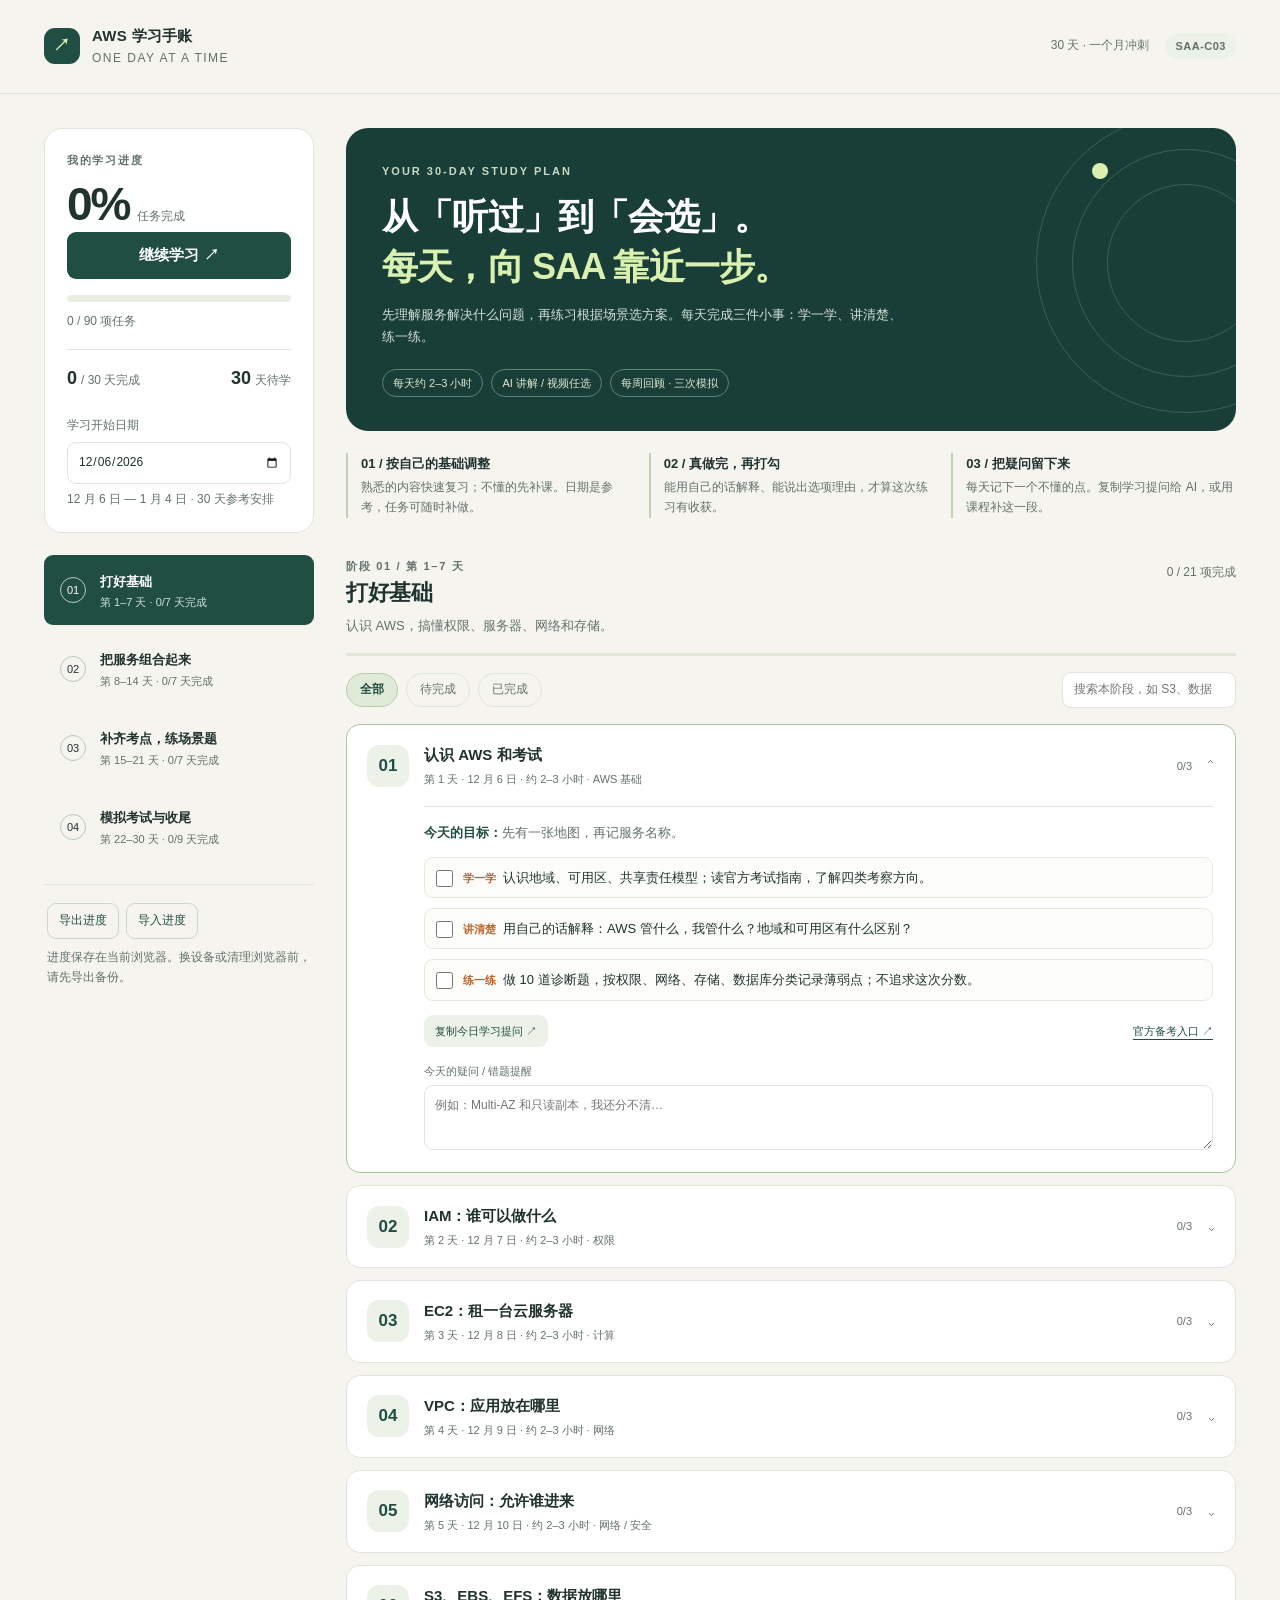
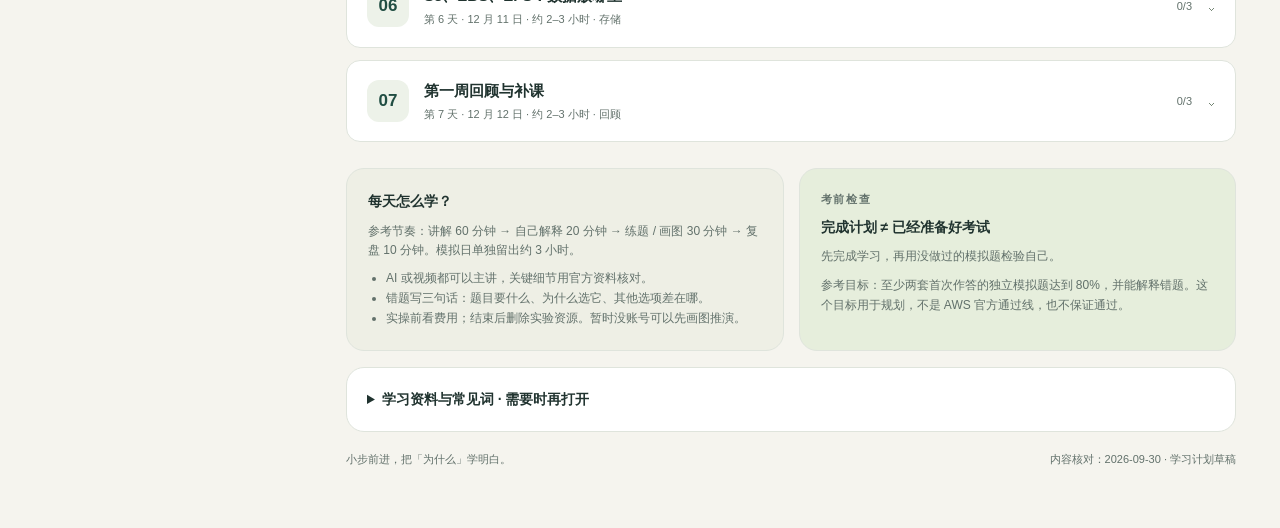
==== index.html @ c2de9447 "Add interactive 30-day AWS SAA study plan" ====
<!doctype html>
<html lang="zh-CN">
<head>
<meta charset="utf-8">
<meta name="viewport" content="width=device-width, initial-scale=1">
<meta name="theme-color" content="#193e37">
<title>AWS SAA · 30 天学习计划</title>
<style>
:root{--paper:#f5f4ee;--white:#fff;--ink:#20332f;--muted:#62716b;--green:#214e43;--lime:#d9f0b0;--line:#dfe4dc;--orange:#bd6129;--soft:#edf2e9;--radius:18px}
*{box-sizing:border-box}body{margin:0;background:var(--paper);color:var(--ink);font-family:-apple-system,BlinkMacSystemFont,"Segoe UI","PingFang SC","Microsoft YaHei",sans-serif;font-size:15px;line-height:1.65}button,input,select,textarea{font:inherit}button,a,input,select,textarea,summary{-webkit-tap-highlight-color:transparent}button{cursor:pointer}a{color:var(--green);text-underline-offset:4px}button:focus-visible,a:focus-visible,summary:focus-visible,input:focus-visible,select:focus-visible,textarea:focus-visible{outline:3px solid #88a968;outline-offset:4px}button{border:0}button:disabled{cursor:default;opacity:.65}h1,h2,h3,p{margin:0}button,input,select,textarea{border-radius:9px}header{max-width:1440px;margin:auto;padding:24px 44px;display:flex;align-items:center;justify-content:space-between;gap:20px;border-bottom:1px solid var(--line)}.brand{display:flex;align-items:center;gap:12px;font-weight:750;letter-spacing:.3px}.brand-icon{display:grid;place-items:center;width:36px;height:36px;border-radius:11px;background:var(--green);color:var(--lime);font-size:17px}.brand small{font-size:12px;color:var(--muted);font-weight:500;display:block;letter-spacing:1.5px}.header-meta{font-size:12px;color:var(--muted);display:flex;gap:16px;align-items:center}.pill{display:inline-flex;align-items:center;gap:6px;font-size:11px;font-weight:650;letter-spacing:.5px;padding:4px 10px;background:var(--soft);border-radius:100px}.layout{max-width:1440px;margin:auto;padding:34px 44px 60px;display:grid;grid-template-columns:270px minmax(0,1fr);gap:32px}.sidebar{align-self:start;position:sticky;top:24px}.side-card{background:var(--white);border:1px solid var(--line);border-radius:var(--radius);padding:22px}.eyebrow{font-size:11px;letter-spacing:1.7px;color:var(--muted);font-weight:700}.progress-number{display:flex;align-items:baseline;gap:8px;margin-top:8px}.progress-number strong{font-size:46px;line-height:1.2;letter-spacing:-2px}.progress-number span{color:var(--muted);font-size:12px}.track{height:7px;border-radius:100px;background:#e8eee4;overflow:hidden;margin:16px 0 10px}.track span{display:block;background:var(--green);height:100%;transition:width .2s}.small{font-size:12px;color:var(--muted)}.stats{display:flex;justify-content:space-between;margin:18px 0 22px;padding-top:14px;border-top:1px solid var(--line);font-size:12px;color:var(--muted)}.stats strong{color:var(--ink);font-size:18px;padding-right:4px}.primary{background:var(--green);color:white;padding:11px 18px;font-weight:600}.full{width:100%}.date-setting{display:block;margin-top:22px;font-size:12px;color:var(--muted)}.date-setting input{width:100%;background:white;border:1px solid var(--line);padding:9px 10px;margin:6px 0;color:var(--ink)}.week-nav{display:grid;gap:8px;margin:22px 0}.week-nav button{text-align:left;padding:13px 15px;background:transparent;border:1px solid transparent;color:var(--ink);display:grid;grid-template-columns:28px 1fr;gap:12px;align-items:center}.week-nav button:hover{background:#e8eee3}.week-nav button.active{background:var(--green);color:white}.week-nav button.active .small{color:#d0e0d5}.week-num{font-size:11px;border:1px solid #bac8bc;border-radius:50%;height:26px;width:26px;display:grid;place-items:center}.week-nav strong{font-size:13px;font-weight:650}.week-nav .small{display:block;font-size:11px}.utility{border-top:1px solid var(--line);padding:18px 3px 0}.utility-actions{display:flex;flex-wrap:wrap;gap:7px;margin-bottom:9px}.ghost{color:var(--green);border:1px solid #ccd7c9;background:transparent;padding:7px 11px;font-size:12px}.ghost:hover{background:var(--soft)}.hero{position:relative;overflow:hidden;background:#193e37;color:white;border-radius:22px;padding:34px 36px;min-height:240px}.hero .eyebrow{color:#c7d8c3;letter-spacing:2px}.hero h1{font-size:36px;line-height:1.4;letter-spacing:-.8px;position:relative;margin:12px 0}.hero h1 em{font-style:normal;color:var(--lime)}.hero p{max-width:530px;color:#d1e0d7;font-size:13px;position:relative}.hero-tags{display:flex;flex-wrap:wrap;gap:8px;margin-top:22px;position:relative}.hero-tags span{font-size:11px;padding:4px 10px;border:1px solid #628171;border-radius:100px;color:#dbe9d6}.orbit{position:absolute;width:300px;height:300px;border:1px solid #3c6051;border-radius:50%;right:-100px;top:-15px}.orbit:before,.orbit:after{content:"";position:absolute;border:1px solid #3c6051;border-radius:50%;inset:35px}.orbit:after{inset:70px}.orbit-dot{position:absolute;width:16px;height:16px;border-radius:50%;background:var(--lime);right:128px;top:35px}.intro{display:grid;grid-template-columns:1fr 1fr 1fr;gap:18px;padding:22px 0 26px}.intro-item{padding-left:13px;border-left:2px solid #bfd1b3}.intro strong{display:block;font-size:13px}.intro p{font-size:12px;color:var(--muted);margin-top:3px}.section-heading{display:flex;justify-content:space-between;gap:18px;align-items:flex-start;margin:13px 0 17px}.section-heading h2{font-size:22px;letter-spacing:-.4px}.section-heading p{font-size:13px;color:var(--muted);margin-top:4px}.section-count{white-space:nowrap;padding-top:6px;font-size:12px;color:var(--muted)}.week-meter{height:3px;background:#dfe7da;border-radius:5px;margin-top:12px}.week-meter span{display:block;background:#6d9164;height:100%;transition:width .2s}.filters{display:flex;gap:8px;margin:16px 0;align-items:center;flex-wrap:wrap}.filter{font-size:12px;background:transparent;border:1px solid var(--line);color:var(--muted);padding:6px 13px;border-radius:100px}.filter[aria-pressed=true]{background:#e0ead8;border-color:#b6cda8;color:var(--green);font-weight:600}.search{margin-left:auto;max-width:225px;min-width:120px;border:1px solid var(--line);padding:7px 11px;background:white;font-size:12px;color:var(--ink)}.days{display:grid;gap:12px}.day{background:white;border:1px solid var(--line);border-radius:14px;overflow:hidden;scroll-margin-top:24px}.day[open]{border-color:#abc4a5}.day.complete{background:#fcfdf9}.day summary{list-style:none;display:flex;gap:15px;align-items:center;cursor:pointer;padding:18px 20px}.day summary::-webkit-details-marker{display:none}.day-marker{flex-shrink:0;width:42px;height:42px;border-radius:12px;display:grid;place-items:center;background:var(--soft);color:var(--green);font-size:17px;font-weight:650}.day.complete .day-marker{background:var(--green);color:var(--lime)}.day-main{flex:1;min-width:0}.day-title{font-size:15px;font-weight:650}.day-meta{font-size:11px;color:var(--muted);margin-top:2px}.day-right{display:flex;align-items:center;gap:15px;font-size:11px;color:var(--muted);white-space:nowrap}.arrow{font-size:16px;color:#758675;display:block;transition:transform .2s}.day[open] .arrow{transform:rotate(180deg)}.day-body{padding:0 22px 22px 77px}.goal{font-size:13px;color:var(--muted);border-top:1px solid var(--line);padding-top:15px;margin-bottom:13px}.goal strong{color:var(--green)}.tasks{display:grid;gap:10px}.task{display:flex;align-items:flex-start;gap:10px;font-size:13px;padding:9px 11px;border:1px solid #e5eadf;border-radius:9px;cursor:pointer;background:#fcfdf9}.task:hover{background:#f1f6e9}.task input{width:17px;height:17px;accent-color:var(--green);margin:3px 0 0;flex-shrink:0;cursor:pointer}.task input:checked+span{color:#6c7d67;text-decoration:line-through;text-decoration-color:#a6b69e}.task b{font-size:11px;display:inline-block;color:var(--orange);margin-right:7px;font-weight:650}.tools{display:flex;align-items:center;justify-content:space-between;gap:8px;flex-wrap:wrap;margin-top:14px}.tools a{font-size:11px}.copy{font-size:11px;padding:7px 11px;background:#edf2e9;color:var(--green)}.notes-label{font-size:11px;color:var(--muted);display:block;margin-top:15px}.note{width:100%;border:1px solid var(--line);padding:10px;resize:vertical;min-height:65px;background:#fff;font-size:12px;display:block;margin-top:5px;color:var(--ink)}.mock{padding:12px 14px;border-radius:10px;background:#f4f2e6;margin-top:14px;font-size:12px}.mock input[type=number]{width:66px;border:1px solid #d2d4c7;background:white;padding:4px 7px;color:var(--ink);margin:0 4px}.fresh{display:block;margin-top:8px}.fresh input{accent-color:var(--green);vertical-align:middle}.score-result{margin-left:10px;font-size:11px;color:var(--muted)}.empty{padding:35px;text-align:center;border:1px dashed var(--line);border-radius:14px;font-size:13px;color:var(--muted)}.bottom-grid{display:grid;grid-template-columns:1fr 1fr;gap:15px;margin:26px 0 16px}.guide-card{border:1px solid var(--line);background:#eeefe5;border-radius:var(--radius);padding:21px}.guide-card h3{font-size:14px;margin-bottom:8px}.guide-card p,.guide-card li{font-size:12px;color:var(--muted)}.guide-card ul{margin:8px 0 0;padding-left:18px}.readiness{background:#e6eedc}.readiness strong{font-size:13px;color:var(--green)}.resource-box{border:1px solid var(--line);border-radius:var(--radius);background:white;padding:20px}.resource-box summary{cursor:pointer;font-size:14px;font-weight:650}.resource-links{display:grid;grid-template-columns:1fr 1fr;gap:12px;margin:15px 0}.resource-links a{font-size:12px}.resource-box p{font-size:12px;color:var(--muted)}.glossary{display:grid;grid-template-columns:1fr 1fr;gap:10px;margin:16px 0}.glossary div{background:var(--soft);padding:11px;border-radius:9px;font-size:12px}.glossary strong{display:block;color:var(--green)}footer{font-size:11px;color:var(--muted);padding-top:18px;display:flex;justify-content:space-between;gap:14px}.toast{position:fixed;bottom:24px;left:50%;transform:translateX(-50%);background:var(--green);color:white;border-radius:12px;padding:12px 20px;box-shadow:0 6px 30px #0002;z-index:20;max-width:90vw;font-size:13px}.storage-warning{background:#fff0df;border:1px solid #e3bd96;padding:13px 16px;border-radius:12px;font-size:13px;margin-bottom:15px;color:#7a421b}.hidden,[hidden]{display:none!important}.skip{position:fixed;top:-100px;left:20px;background:white;padding:12px;z-index:30}.skip:focus{top:10px}dialog{border:1px solid var(--line);border-radius:18px;max-width:560px;width:calc(100% - 36px);padding:26px;color:var(--ink);background:var(--paper)}dialog::backdrop{background:#102b2666}dialog h2{font-size:19px;margin-bottom:10px}dialog p{font-size:13px;color:var(--muted)}dialog textarea{width:100%;min-height:200px;margin:15px 0;border:1px solid var(--line);padding:12px;background:white;font-size:13px;color:var(--ink)}.dialog-actions{display:flex;justify-content:flex-end;gap:8px}.field-label{font-size:12px;color:var(--muted)}
@media(min-width:1300px){.hero h1{font-size:40px}}
@media(max-width:1000px){header{padding:20px 26px}.layout{padding:26px;grid-template-columns:230px minmax(0,1fr);gap:23px}.hero{padding:27px}.hero h1{font-size:29px}.intro{gap:10px}.day-body{padding-left:22px}.day-title{font-size:14px}}
@media(max-width:740px){header{padding:16px 20px}.header-meta .version-date{display:none}.layout{display:block;padding:20px}.sidebar{position:static}.side-card{padding:18px}.side-top{display:flex;align-items:center;justify-content:space-between;gap:15px}.progress-number strong{font-size:34px}.progress-number{margin:2px 0}.side-card .track{margin:10px 0 6px}.stats{margin:8px 0 0;padding-top:8px}.side-card .primary{width:auto;white-space:nowrap;font-size:12px;padding:10px 12px}.date-setting{margin-top:12px}.date-setting input{width:auto;margin-left:9px;padding:5px 8px}.week-nav{grid-template-columns:1fr 1fr;gap:6px;margin:14px 0}.week-nav button{padding:9px;gap:7px;background:#eaf0e3}.week-nav .small{font-size:10px}.utility{padding:8px 0 16px;border-top:0}.utility-actions{margin-bottom:5px}.hero{padding:25px;min-height:220px}.hero h1{font-size:28px}.hero p{font-size:12px}.orbit{right:-160px}.orbit-dot{right:64px}.intro{grid-template-columns:1fr;padding:18px 0;gap:12px}.section-heading h2{font-size:20px}.day summary{padding:14px;gap:10px}.day-marker{width:36px;height:36px;font-size:15px;border-radius:10px}.day-right{gap:8px}.day-body{padding:0 14px 16px}.goal,.task{font-size:12px}.search{flex:1;max-width:none;width:100%;margin-left:0;flex-basis:100%}.bottom-grid{grid-template-columns:1fr}.resource-links,.glossary{grid-template-columns:1fr}footer{display:block}footer span{display:block;margin-top:4px}.section-count{font-size:11px}}
@media(prefers-reduced-motion:reduce){*{transition:none!important;scroll-behavior:auto!important}}
@media print{body{background:white;font-size:12px}.sidebar,header,.hero,.intro,.filters,.tools,.utility,.toast,dialog,.skip,footer{display:none!important}.layout{display:block;padding:0}.day{break-inside:avoid;margin-bottom:10px}.day-body{display:block!important;padding-left:20px}.day summary{padding:10px}.day-right .arrow{display:none}.bottom-grid{display:block}.guide-card{margin-top:12px}.note{min-height:45px}.resource-box{margin-top:15px}}
</style>
</head>
<body>
<a class="skip" href="#plan">跳到学习任务</a>
<header>
 <div class="brand"><span class="brand-icon" aria-hidden="true">↗</span><div>AWS 学习手账<small>ONE DAY AT A TIME</small></div></div>
 <div class="header-meta"><span class="version-date">30 天 · 一个月冲刺</span><span class="pill">SAA-C03</span></div>
</header>
<div class="layout">
 <aside class="sidebar" aria-label="学习进度与周计划">
  <div class="side-card">
   <div class="side-top"><div><div class="eyebrow">我的学习进度</div><div class="progress-number"><strong id="total-percent">0%</strong><span>任务完成</span></div></div><button class="primary full" id="continue">继续学习 ↗</button></div>
   <div class="track" role="progressbar" aria-label="全部任务完成度" aria-valuemin="0" aria-valuemax="100" aria-valuenow="0" id="overall-track"><span style="width:0%"></span></div>
   <div class="small" id="total-tasks">0 / 90 项任务</div>
   <div class="stats"><span><strong id="completed-days">0</strong>/ 30 天完成</span><span><strong id="remaining-days">30</strong>天待学</span></div>
   <label class="date-setting">学习开始日期<input type="date" id="start-date" min="2020-01-01" max="2100-12-01"></label>
   <p class="small" id="date-range"></p>
  </div>
  <nav class="week-nav" aria-label="选择学习阶段" id="week-nav"></nav>
  <div class="utility">
   <div class="utility-actions"><button class="ghost" id="export">导出进度</button><button class="ghost" id="import">导入进度</button></div>
   <p class="small" id="save-status" role="status">进度保存在当前浏览器。换设备或清理浏览器前，请先导出备份。</p>
   <input hidden type="file" id="import-file" accept="application/json,.json">
  </div>
 </aside>
 <main id="plan">
  <div class="storage-warning" id="storage-warning" role="alert" hidden>浏览器无法保存进度。当前仍可打勾，请及时导出备份，关闭页面前确认已导出。</div>
  <section class="hero" aria-label="学习计划简介">
   <div class="orbit" aria-hidden="true"></div><div class="orbit-dot" aria-hidden="true"></div>
   <div class="eyebrow">YOUR 30-DAY STUDY PLAN</div>
   <h1>从「听过」到「会选」。<br><em>每天，向 SAA 靠近一步。</em></h1>
   <p>先理解服务解决什么问题，再练习根据场景选方案。每天完成三件小事：学一学、讲清楚、练一练。</p>
   <div class="hero-tags"><span>每天约 2–3 小时</span><span>AI 讲解 / 视频任选</span><span>每周回顾 · 三次模拟</span></div>
  </section>
  <div class="intro">
   <div class="intro-item"><strong>01 / 按自己的基础调整</strong><p>熟悉的内容快速复习；不懂的先补课。日期是参考，任务可随时补做。</p></div>
   <div class="intro-item"><strong>02 / 真做完，再打勾</strong><p>能用自己的话解释、能说出选项理由，才算这次练习有收获。</p></div>
   <div class="intro-item"><strong>03 / 把疑问留下来</strong><p>每天记下一个不懂的点。复制学习提问给 AI，或用课程补这一段。</p></div>
  </div>
  <section aria-labelledby="week-title">
   <div class="section-heading"><div><div class="eyebrow" id="week-kicker"></div><h2 id="week-title"></h2><p id="week-description"></p></div><span class="section-count" id="week-count"></span></div>
   <div class="week-meter" aria-hidden="true"><span id="week-bar" style="width:0%"></span></div>
   <div class="filters" aria-label="筛选学习任务"><button class="filter" data-filter="all" aria-pressed="true">全部</button><button class="filter" data-filter="pending" aria-pressed="false">待完成</button><button class="filter" data-filter="complete" aria-pressed="false">已完成</button><input class="search" id="search" type="search" aria-label="搜索本阶段的主题与任务" placeholder="搜索本阶段，如 S3、数据库…"></div>
   <div class="days" id="days"></div>
  </section>
  <div class="bottom-grid">
   <section class="guide-card"><h3>每天怎么学？</h3><p>参考节奏：讲解 60 分钟 → 自己解释 20 分钟 → 练题 / 画图 30 分钟 → 复盘 10 分钟。模拟日单独留出约 3 小时。</p><ul><li>AI 或视频都可以主讲，关键细节用官方资料核对。</li><li>错题写三句话：题目要什么、为什么选它、其他选项差在哪。</li><li>实操前看费用；结束后删除实验资源。暂时没账号可以先画图推演。</li></ul></section>
   <section class="guide-card readiness"><div class="eyebrow">考前检查</div><h3 style="margin-top:7px">完成计划 ≠ 已经准备好考试</h3><p id="readiness-text">先完成学习，再用没做过的模拟题检验自己。</p><p style="margin-top:10px">参考目标：至少两套首次作答的独立模拟题达到 80%，并能解释错题。这个目标用于规划，不是 AWS 官方通过线，也不保证通过。</p></section>
  </div>
  <details class="resource-box"><summary>学习资料与常见词 · 需要时再打开</summary>
   <div class="resource-links">
    <a href="https://docs.aws.amazon.com/aws-certification/latest/solutions-architect-associate-03.html" target="_blank" rel="noopener noreferrer">AWS 官方 SAA-C03 考试指南 ↗</a>
    <a href="https://aws.amazon.com/certification/certified-solutions-architect-associate/" target="_blank" rel="noopener noreferrer">官方练习题与备考入口 ↗</a>
    <a href="https://www.udemy.com/course/aws-certified-solutions-architect-associate-saa-c03/" target="_blank" rel="noopener noreferrer">Stéphane Maarek 主课程（可选）↗</a>
    <a href="https://docs.aws.amazon.com/" target="_blank" rel="noopener noreferrer">AWS 服务文档：核对功能和限制 ↗</a>
   </div>
   <p>模拟题优先使用官方或正规独立练习题。AI 出题适合检查理解，难度和分数不能直接代表真实考试。</p>
   <div class="glossary">
    <div><strong>Region / AZ · 地域 / 可用区</strong>地域是一片地理区域；一个地域里有多个彼此隔离的可用区。练习解释“放在多个可用区”有什么用。</div>
    <div><strong>高可用 / 可扩展</strong>高可用：局部出故障时仍能提供服务。可扩展：用户变多时，系统能增加处理能力。</div>
    <div><strong>托管 / Serverless</strong>托管：AWS 帮你管理部分工作。Serverless：你无需直接管理服务器，但仍要管理代码、配置和权限。</div>
    <div><strong>RTO / RPO · 恢复目标</strong>RTO：最多能停多久。RPO：最多能丢失多长时间的数据。选灾备方案前，先问清这两个要求。</div>
   </div>
   <p>考试范围：安全 30% · 弹性 26% · 高性能 24% · 成本优化 20%。计划按主题学习，四类要求会交叉出现。以报考时的官方指南为准。</p>
  </details>
  <footer><span>小步前进，把「为什么」学明白。</span><span>内容核对：2026-09-30 · 学习计划草稿</span></footer>
 </main>
</div>
<div id="toast" class="toast" role="status" hidden></div>
<dialog id="prompt-dialog" aria-labelledby="prompt-heading"><h2 id="prompt-heading">把这个提问发给 AI</h2><p>先听讲，再自己回答。碰到重要功能或限制，让 AI 给出 AWS 官方文档依据。</p><label class="field-label" for="prompt-content">今日学习提问</label><textarea id="prompt-content" readonly></textarea><div class="dialog-actions"><button class="ghost" id="close-prompt">关闭</button><button class="primary" id="copy-prompt">复制文字</button></div></dialog>
<noscript><p style="padding:30px">请开启浏览器 JavaScript，才能查看每日计划、打勾和保存进度。</p></noscript>
<script>
'use strict';
const weeks = [
 {name:'打好基础',range:'第 1–7 天',description:'认识 AWS，搞懂权限、服务器、网络和存储。',goal:'能画出一个简单网站的基本结构。'},
 {name:'把服务组合起来',range:'第 8–14 天',description:'让应用更可靠：分流、扩容、数据库、缓存和消息队列。',goal:'能解释为什么单台服务器不够，以及该怎么改。'},
 {name:'补齐考点，练场景题',range:'第 15–21 天',description:'补安全、容器、数据迁移和灾备，再练习根据要求选方案。',goal:'每道题都能说出需求、理由和取舍。'},
 {name:'模拟考试与收尾',range:'第 22–30 天',description:'三次限时模拟，穿插专项复习，最后检查是否适合赴考。',goal:'用陌生题验证水平，不用重复题的记忆判断准备程度。'}
];
// 每天三项任务：学习 → 自己解释 → 应用。内容可通过 AI、视频或官方文档学习。
const plan = [
 ['认识 AWS 和考试','AWS 基础','先有一张地图，再记服务名称。',
  '认识地域、可用区、共享责任模型；读官方考试指南，了解四类考察方向。',
  '用自己的话解释：AWS 管什么，我管什么？地域和可用区有什么区别？',
  '做 10 道诊断题，按权限、网络、存储、数据库分类记录薄弱点；不追求这次分数。'],
 ['IAM：谁可以做什么','权限','分清“身份”和“允许做的事”。',
  '学习用户、组、角色、策略和 MFA；理解最小权限、临时凭证、显式拒绝。',
  '解释：EC2 访问 S3 为什么适合使用角色？为什么不把长期密钥写进代码？',
  '画出“应用 → 角色 → S3”的访问关系，练 8 道权限题；有账号可验证只读权限。'],
 ['EC2：租一台云服务器','计算','能根据负载选择服务器与购买方式。',
  '学习 EC2、AMI、实例类型；比较按需、Spot、Reserved Instances 和 Savings Plans。',
  '解释：稳定运行的网站、可中断的批处理，各适合哪种购买方式？承诺折扣和容量预留有什么区别？',
  '练 8 道计算与成本题；有账号可观察 EC2 配置页，确认费用后再决定是否创建并清理。'],
 ['VPC：应用放在哪里','网络','看懂流量进入和离开网络的路线。',
  '学习 VPC、CIDR、公有 / 私有子网、路由表、Internet Gateway 和 NAT Gateway。',
  '解释：私有子网中的服务器如何主动访问互联网？“公有子网”是否等于所有资源可被外部访问？',
  '画一个包含公有子网和私有子网的网站，标出每条路由；练 8 道网络题。'],
 ['网络访问：允许谁进来','网络 / 安全','分清访问控制和不同连接方式。',
  '比较安全组和网络 ACL；认识 VPC Endpoint、Peering、Transit Gateway、VPN、Direct Connect 和 PrivateLink。',
  '解释：安全组和网络 ACL 的返回流量处理有何不同？访问 S3 为什么可以考虑 VPC Endpoint？',
  '做 10 道网络题；画出公司网络连接 AWS 的两种方案，写下各自适用条件。'],
 ['S3、EBS、EFS：数据放哪里','存储','按对象、块、文件三种需求选存储。',
  '学习 S3、EBS、EFS、FSx 的用途；认识 S3 版本控制、存储类别、生命周期、复制和加密。',
  '解释：图片、EC2 磁盘、多个应用共享文件，分别用什么？归档前为何要考虑取回时间和费用？',
  '练 10 道存储题；有账号可创建私有 S3 桶并上传 / 下载小文件，完成后删除实验资源。'],
 ['第一周回顾与补课','回顾','把零散服务连成一个简单架构。',
  '回顾 IAM、EC2、VPC 和存储，只重学诊断与练习中不懂的部分。',
  '不看笔记，画出“用户 → 网站服务器 → 私有数据”的关系，并解释权限和网络路径。',
  '做 20 道混合题，记录答错和猜对的题；列出下周要补的三个问题。'],
 ['负载均衡和自动扩缩','高可用 / 扩展','用户变多或服务器坏掉时，网站仍能工作。',
  '比较 ALB、NLB、GWLB；学习健康检查、Auto Scaling、多可用区和无状态应用。',
  '解释：负载均衡器与 Auto Scaling 分别解决什么？为什么把会话只放在一台 EC2 上会有问题？',
  '把第 7 天的网站改成多可用区架构，练 10 道扩缩容题；有账号再选择是否实操并清理。'],
 ['RDS 和 Aurora：关系型数据库','数据库','区分“防故障”和“提高读取能力”。',
  '学习 RDS、Aurora、备份恢复、Multi-AZ、只读副本和 RDS Proxy；注意不同部署类型的差别。',
  '解释：业务要求故障后继续服务、读取请求太多，各应优先考虑什么？不要把所有 Multi-AZ 形式混为一谈。',
  '练 10 道数据库题，分别标出可用性、读写性能、连接数量这三类需求。'],
 ['DynamoDB 与缓存','数据库 / 性能','根据数据访问方式选数据库，而不只看容量。',
  '学习 DynamoDB 分区键、按需 / 预置容量、索引和 Global Tables；比较 DAX 与 ElastiCache。',
  '解释：购物车数据为什么可能适合 DynamoDB？缓存能缓解什么问题，为什么还要考虑过期和一致性？',
  '做 10 道数据库与缓存题，整理 RDS / DynamoDB / ElastiCache 的使用场景。'],
 ['SQS、SNS、EventBridge：让应用松耦合','消息','组件不用互相等待，才能各自扩展。',
  '学习队列、发布订阅、事件路由；比较 SQS 标准 / FIFO、死信队列与可见性超时。',
  '解释：订单处理排队、多方同时收通知、按事件规则触发任务，分别更适合什么服务？',
  '画出“下单 → 队列 → 处理订单”的流程，练 10 道消息题并标出重复处理与顺序要求。'],
 ['Lambda、API Gateway 与工作流','无服务器','按请求运行代码，用托管服务减少服务器管理。',
  '认识 Lambda、API Gateway、Step Functions 和 Cognito；学习并发、重试和执行时间限制的影响。',
  '解释：短时请求和长时间后台任务为什么可能需要不同方案？Step Functions 如何串起多个步骤？',
  '设计一个“上传图片后自动处理”的流程，练 10 道无服务器题；关键限制查官方文档。'],
 ['Route 53、CloudFront 与监控','网络 / 运维','让用户找到服务、访问更快，并发现异常。',
  '学习 Route 53 路由策略和健康检查；比较 CloudFront / Global Accelerator；区分 CloudWatch / CloudTrail / Config。',
  '解释：DNS、内容缓存、流量加速分别解决什么？监控指标、操作审计、配置记录用哪个服务？',
  '为跨地区网站选择 DNS 与加速方案，练 10 道网络和监控题，并写一条告警思路。'],
 ['第二周回顾：设计一个购物网站','回顾','把应用、数据库、缓存和队列连起来。',
  '复习第 8–13 天，整理最容易混淆的五组服务。',
  '画购物网站：分流、扩容、数据库、订单队列、图片存储；解释每个选择解决什么问题。',
  '做 25 道混合题，给错题标上安全、弹性、性能或成本；本周没学会的内容先补齐。'],
 ['加密、密钥和应用安全','安全','保护数据、凭证和面向外部的应用。',
  '学习 KMS、ACM、Secrets Manager、Parameter Store；比较 WAF、Shield、GuardDuty 和 Macie 的用途。',
  '解释：存储加密、传输加密、密码轮换各管什么？KMS 密钥权限为什么也要单独考虑？',
  '做 15 道安全题，把防护需求分成“挡攻击、发现威胁、找敏感数据、保管秘密”。'],
 ['多账号、容器和自动部署','治理 / 计算','知道何时用组织管理，何时选容器。',
  '认识 Organizations、SCP、IAM Identity Center、Control Tower；比较 ECS / EKS / Fargate，认识 CloudFormation。',
  '解释：SCP 会直接授予权限吗？Fargate 帮你省去什么管理工作？为什么用模板部署架构？',
  '练 12 道治理和计算题；给“多团队多账号”和“已有容器应用”各写一个简单方案。'],
 ['数据迁移、混合存储与分析','数据','分清搬文件、搬数据库、收流数据和查询数据。',
  '比较 DataSync、Storage Gateway、Transfer Family、DMS 和迁移规划工具；认识 Kinesis、Firehose、Glue、Athena、EMR、Redshift、Lake Formation 与 Amazon Quick。',
  '解释：同步文件、迁移数据库、处理实时日志、查询 S3 数据，为什么需要不同工具？',
  '练 12 道迁移与分析题，画一条“收日志 → 存 S3 → 转格式 → 查询”的数据路径。'],
 ['备份和灾难恢复','弹性','按允许停机多久、允许丢多少数据来选恢复方案。',
  '学习 RTO / RPO、AWS Backup；比较备份恢复、Pilot Light、Warm Standby 与多站点同时运行。',
  '解释：跨可用区和跨地域分别防什么问题？为什么最贵的灾备方案不一定最适合？',
  '给一个“最多停 1 小时、最多丢 15 分钟数据”的业务比较方案，练 12 道灾备题并核对条件。'],
 ['成本优化：先满足需求，再省钱','成本','同时考虑运行、存储、请求和数据传输的费用。',
  '复习购买方式、存储生命周期、数据库容量和跨区传输；认识 Budgets、Cost Explorer 与成本标签。',
  '解释：可中断批处理怎么省钱？归档有什么取回代价？为什么一个 NAT 的成本选择可能影响可用性？',
  '做 15 道成本题，每题先写不可牺牲的要求，再排除只便宜但不满足需求的选项。'],
 ['专项场景题：学会排除','练题','先找到决定答案的条件，再看服务名字。',
  '整理服务对比表：S3 / EBS / EFS、ALB / NLB、RDS / DynamoDB、SQS / SNS、VPN / Direct Connect。',
  '解释题目中的关键词：最少运维、最低成本、容错、低延迟、不可修改代码。给每个词举一个例子。',
  '做 25 道场景题，先写答案理由再看解析；把猜对的题也加入复盘。'],
 ['第三周回顾与查漏','回顾','补薄弱点，给全真模拟留出时间。',
  '回顾安全、灾备、迁移和成本；对照官方考试范围检查遗漏，额外服务先了解用途和适用场景。',
  '不看笔记讲解本周三个难点；每个难点举一个该用和一个不该用的例子。',
  '做 25 道混合题，选出两个最弱主题；准备三套未做过、带解析的独立模拟题。'],
 ['第一次限时模拟：找问题','模拟考试','完整走一遍考试节奏，重点找出真实弱项。',
  '准备未做过的 65 题模拟卷，设 130 分钟；关闭笔记，中途不查资料。',
  '完成全部题目，记录不确定的题、是否做完，以及剩余时间；不要边答边看解析。',
  '核对解析，记录成绩；按知识不会、读漏条件、服务混淆、时间不足分类错题。'],
 ['修补弱项一','补课','先修最常出错的一类问题。',
  '选第 22 天错题最多的主题，重学相关服务与官方文档；只补具体缺口。',
  '挑三道错题，用自己的话解释正确答案和每个错误选项；说不清的继续补。',
  '做 15 道该主题的新题验证理解；保存最容易忘的三条结论。'],
 ['修补弱项二','补课','修第二类弱点，特别关注网络与权限条件。',
  '选第二个弱主题，检查是否把可用性、性能或成本混为一谈。',
  '把该主题画成一个小架构图，解释数据怎么走、权限怎么给、故障时怎么办。',
  '做 15 道新的专项题，与第一次模拟对比错误类型是否减少。'],
 ['混合练习与考场节奏','练题','让选择流程稳定下来。',
  '复习服务对比表和高频错题，把笔记压缩成一页关键词。',
  '练习答题顺序：读需求 → 找硬条件 → 排除不满足的方案 → 比较剩余方案；难题先标记。',
  '限时 60 分钟做 30 道新混合题，检查速度与理由；明天的模拟卷保留到正式计时。'],
 ['第二次限时模拟：验证进步','模拟考试','用新题检验补课效果。',
  '换一套未做过的 65 题模拟卷，完整计时 130 分钟，不查资料。',
  '完成所有题目，标记猜测与不确定的题；尽量留出回看时间。',
  '记录成绩、复盘所有错题和猜对题；比较第一次模拟，写下仍未解决的两项问题。'],
 ['最后补课：把两个问题解决','补课','把精力放在还不稳的知识上。',
  '针对第 26 天的两个问题补课，核对关键服务条件、限制与配置。',
  '把每个问题写成“看到什么需求 → 考虑什么方案 → 必须确认什么条件”。',
  '各做 8 道新题验证，回看第一周以来的疑问；第三套模拟卷今天不提前做。'],
 ['第三次限时模拟：考前检验','模拟考试','检查稳定性，而不只看最好的一次成绩。',
  '再换一套未做过的 65 题模拟卷，按 130 分钟完整作答；用独立题源检验水平。',
  '完成作答并核对解析，记录成绩；检查是否仍因同一类原因反复出错。',
  '综合三次模拟：参考至少两套首次作答达到 80%，能解释错题且时间够用；达不到就优先补课。'],
 ['决定考试安排','准备','根据真实表现决定赴考或延后。',
  '回顾一页笔记：权限、网络、存储、数据库、消息、高可用、灾备和成本，不再大范围加新内容。',
  '检查最近两次模拟、错题理由和答题时间；薄弱点仍明显就调整考试日期，避免只因计划打满勾而赴考。',
  '确认预约、证件姓名、考试语言与时间；线下确认路线，线上按考点要求做系统测试和环境准备。'],
 ['轻复习与休息','收尾','用清醒的状态完成最后一步。',
  '轻读一页笔记和常错服务对比，复述三个最容易混淆的概念。',
  '确认考试安排和证件，准备好路线或线上环境；保留足够睡眠。',
  '若尚未准备好，写下下一阶段的两个学习目标；已赴考则待收到正式结果后再记录，不把计划完成当作通过。']
].map((row,i)=>({id:i+1,week:i<7?0:i<14?1:i<21?2:3,title:row[0],tag:row[1],goal:row[2],tasks:row.slice(3),mock:[22,26,28].includes(i+1),time:[22,26,28].includes(i+1)?'约 3 小时':i+1===30?'约 1 小时':'约 2–3 小时'}));
const STORAGE_KEY='aws-saa-study-plan-v1';
const $=id=>document.getElementById(id);
const labels=['学一学','讲清楚','练一练'];
const docBase='https://docs.aws.amazon.com/aws-certification/latest/solutions-architect-associate-03/';
function taipeiToday(){const parts=new Intl.DateTimeFormat('en-CA',{timeZone:'Asia/Taipei',year:'numeric',month:'2-digit',day:'2-digit'}).formatToParts(new Date());const get=t=>parts.find(p=>p.type===t).value;return `${get('year')}-${get('month')}-${get('day')}`;}
function dateOK(value){return typeof value==='string'&&/^\d{4}-\d{2}-\d{2}$/.test(value)&&value>='2020-01-01'&&value<='2100-12-01'&&new Date(value+'T00:00:00Z').toISOString().slice(0,10)===value;}
function initialState(){return {version:1,startDate:taipeiToday(),tasks:{},notes:{},scores:{}};}
function validateState(data){
 if(!data||data.version!==1||!dateOK(data.startDate)||typeof data.tasks!=='object'||!data.tasks||Array.isArray(data.tasks)||typeof data.notes!=='object'||!data.notes||Array.isArray(data.notes)||typeof data.scores!=='object'||!data.scores||Array.isArray(data.scores))throw new Error('这不是有效的学习进度备份。');
 const result=initialState();result.startDate=data.startDate;
 for(const d of plan){for(let i=0;i<3;i++){const key=`${d.id}-${i}`;if(Object.hasOwn(data.tasks,key)){if(typeof data.tasks[key]!=='boolean')throw new Error('任务数据格式不正确。');result.tasks[key]=data.tasks[key];}}
  if(Object.hasOwn(data.notes,d.id)){if(typeof data.notes[d.id]!=='string'||data.notes[d.id].length>3000)throw new Error('笔记格式不正确或超过长度限制。');result.notes[d.id]=data.notes[d.id];}
  if(d.mock&&Object.hasOwn(data.scores,d.id)){const s=data.scores[d.id];if(!s||typeof s.fresh!=='boolean'||!(s.correct===null||(Number.isInteger(s.correct)&&s.correct>=0&&s.correct<=65)))throw new Error('模拟题成绩格式不正确。');result.scores[d.id]={correct:s.correct,fresh:s.fresh};}
 }return result;
}
let state=initialState(),storageAvailable=true,loadWarning='';
try{const saved=localStorage.getItem(STORAGE_KEY);if(saved)state=validateState(JSON.parse(saved));}catch(error){loadWarning='无法读取已保存的进度。可导入备份；旧数据在下一次保存前不会被主动删除。';if(error.name==='SecurityError')storageAvailable=false;}
let selectedWeek=0,filter='all',query='',openDays=new Set(),toastTimer;
function doneCount(d){return d.tasks.filter((_,i)=>state.tasks[`${d.id}-${i}`]===true).length;}
function finished(d){return doneCount(d)===3;}
const firstPending=plan.find(d=>!finished(d));selectedWeek=firstPending?firstPending.week:3;if(firstPending)openDays.add(firstPending.id);
function notify(message){$('toast').textContent=message;$('toast').hidden=false;clearTimeout(toastTimer);toastTimer=setTimeout(()=>$('toast').hidden=true,4000);}
function save(){try{localStorage.setItem(STORAGE_KEY,JSON.stringify(state));storageAvailable=true;$('storage-warning').hidden=true;$('save-status').textContent='已自动保存。进度保存在当前浏览器，换设备前请导出备份。';}catch(error){storageAvailable=false;$('storage-warning').hidden=false;$('save-status').textContent='当前无法自动保存，请导出备份。';}}
function dateFor(day){const date=new Date(state.startDate+'T00:00:00Z');date.setUTCDate(date.getUTCDate()+day-1);return date.toISOString().slice(0,10);}
function shortDate(day){const parts=dateFor(day).split('-');return `${Number(parts[1])} 月 ${Number(parts[2])} 日`;}
function elem(tag,className,text){const e=document.createElement(tag);if(className)e.className=className;if(text!==undefined)e.textContent=text;return e;}
function updateProgress(){
 const count=plan.reduce((n,d)=>n+doneCount(d),0),days=plan.filter(finished).length,percent=Math.round(count/90*100);
 $('total-percent').textContent=percent+'%';$('total-tasks').textContent=`${count} / 90 项任务`;$('completed-days').textContent=days;$('remaining-days').textContent=30-days;
 $('overall-track').setAttribute('aria-valuenow',percent);$('overall-track').firstElementChild.style.width=percent+'%';$('start-date').value=state.startDate;$('date-range').textContent=`${shortDate(1)} — ${shortDate(30)} · 30 天参考安排`;
 $('continue').textContent=days===30?'回顾学习 ↗':'继续学习 ↗';
 const subset=plan.filter(d=>d.week===selectedWeek),weekCount=subset.reduce((n,d)=>n+doneCount(d),0);
 $('week-count').textContent=`${weekCount} / ${subset.length*3} 项完成`;$('week-bar').style.width=(weekCount/(subset.length*3)*100)+'%';
 document.querySelectorAll('[data-week]').forEach(b=>{const w=Number(b.dataset.week),group=plan.filter(d=>d.week===w);b.querySelector('.small').textContent=`${weeks[w].range} · ${group.filter(finished).length}/${group.length} 天完成`;});
 const recorded=plan.filter(d=>d.mock&&state.scores[d.id]?.correct!==null&&state.scores[d.id]?.correct!==undefined);
 const qualifies=recorded.filter(d=>state.scores[d.id].fresh&&state.scores[d.id].correct>=52);
 const scoreText=recorded.map(d=>`第 ${d.id} 天 ${Math.round(state.scores[d.id].correct/65*100)}%`).join(' · ');
 $('readiness-text').textContent=!recorded.length?'先完成学习，再用没做过的模拟题检验自己。':`${scoreText}。${qualifies.length>=2?'已有两套首次作答达到参考目标；还要检查错题能否解释、作答是否独立且按时完成。':'继续补弱项，再用新题验证；参考目标只统计勾选“首次作答”的成绩。'}`;
}
function renderNav(){
 $('week-nav').replaceChildren();weeks.forEach((w,i)=>{const b=elem('button',i===selectedWeek?'active':'');b.dataset.week=i;b.setAttribute('aria-current',i===selectedWeek?'step':'false');b.append(elem('span','week-num',String(i+1).padStart(2,'0')));const div=elem('span');div.append(elem('strong','',w.name),elem('span','small',''));b.append(div);b.addEventListener('click',()=>chooseWeek(i));$('week-nav').append(b);});
}
function chooseWeek(index){selectedWeek=index;filter='all';query='';$('search').value='';const next=plan.find(d=>d.week===index&&!finished(d));if(next)openDays.add(next.id);renderNav();renderDays();updateProgress();}
function scopeLink(d){const domain=d.tag.includes('安全')||d.id===2?'domain1':d.tag.includes('成本')?'domain4':d.tag.includes('性能')||[6,9,10,13,17].includes(d.id)?'domain3':'domain2';return docBase+`solutions-architect-associate-03-${domain}.html`;}
function createDay(d){
 const card=elem('details','day'+(finished(d)?' complete':''));card.id='day-'+d.id;card.open=openDays.has(d.id);
 card.addEventListener('toggle',()=>{if(card.open)openDays.add(d.id);else openDays.delete(d.id);});
 const summary=elem('summary');summary.append(elem('span','day-marker',finished(d)?'✓':String(d.id).padStart(2,'0')));
 const head=elem('div','day-main');head.append(elem('div','day-title',d.title),elem('div','day-meta',`第 ${d.id} 天 · ${shortDate(d.id)} · ${d.time} · ${d.tag}`));summary.append(head);
 const right=elem('div','day-right');right.append(elem('span','day-count',`${doneCount(d)}/3`),elem('span','arrow','⌄'));summary.append(right);card.append(summary);
 const body=elem('div','day-body'),goal=elem('p','goal');goal.append(elem('strong','','今天的目标：'),document.createTextNode(d.goal));body.append(goal);
 const tasks=elem('div','tasks');d.tasks.forEach((task,i)=>{const label=elem('label','task'),check=elem('input');check.type='checkbox';check.checked=state.tasks[`${d.id}-${i}`]===true;check.dataset.task=`${d.id}-${i}`;check.setAttribute('aria-label',`第 ${d.id} 天 ${labels[i]}：${task}`);const content=elem('span');content.append(elem('b','',labels[i]),document.createTextNode(task));label.append(check,content);check.addEventListener('change',()=>{state.tasks[`${d.id}-${i}`]=check.checked;save();card.classList.toggle('complete',finished(d));card.querySelector('.day-marker').textContent=finished(d)?'✓':String(d.id).padStart(2,'0');card.querySelector('.day-count').textContent=`${doneCount(d)}/3`;updateProgress();if(filter!=='all')renderDays();});tasks.append(label);});body.append(tasks);
 const tools=elem('div','tools'),copy=elem('button','copy','复制今日学习提问 ↗');copy.addEventListener('click',()=>showPrompt(d));const link=elem('a','',d.id===1||d.id>=21?'官方备考入口 ↗':'相关考试要求 ↗');link.href=d.id===1||d.id>=21?'https://aws.amazon.com/certification/certified-solutions-architect-associate/':scopeLink(d);link.target='_blank';link.rel='noopener noreferrer';tools.append(copy,link);body.append(tools);
 if(d.mock){const mock=elem('div','mock'),line=elem('label','','模拟成绩：答对 '),score=elem('input');score.type='number';score.min='0';score.max='65';score.step='1';score.inputMode='numeric';score.setAttribute('aria-label',`第 ${d.id} 天模拟考试答对题数`);score.value=state.scores[d.id]?.correct??'';const result=elem('span','score-result');function updateScoreLabel(){const n=state.scores[d.id]?.correct;result.textContent=n===null||n===undefined?'未记录':Math.round(n/65*100)+'%';}updateScoreLabel();line.append(score,document.createTextNode(' / 65 题'),result);mock.append(line);const fresh=elem('label','fresh'),flag=elem('input');flag.type='checkbox';flag.checked=state.scores[d.id]?.fresh??false;fresh.append(flag,document.createTextNode(' 这套题是首次作答，已按 130 分钟独立完成'));mock.append(fresh);score.addEventListener('change',()=>{const n=score.value===''?null:Number(score.value);if(n!==null&&(!Number.isInteger(n)||n<0||n>65)){notify('请输入 0–65 之间的整数。');score.value=state.scores[d.id]?.correct??'';return;}state.scores[d.id]={correct:n,fresh:flag.checked};save();updateScoreLabel();updateProgress();});flag.addEventListener('change',()=>{const old=state.scores[d.id]?.correct??null;state.scores[d.id]={correct:old,fresh:flag.checked};save();updateProgress();});body.append(mock);}
 const noteLabel=elem('label','notes-label','今天的疑问 / 错题提醒'),note=elem('textarea','note');note.rows=2;note.maxLength=3000;note.placeholder='例如：Multi-AZ 和只读副本，我还分不清…';note.value=state.notes[d.id]??'';note.id=`note-${d.id}`;noteLabel.htmlFor=note.id;note.addEventListener('input',()=>{state.notes[d.id]=note.value;save();});body.append(noteLabel,note);card.append(body);return card;
}
function renderDays(){
 const w=weeks[selectedWeek];$('week-kicker').textContent=`阶段 ${String(selectedWeek+1).padStart(2,'0')} / ${w.range}`;$('week-title').textContent=w.name;$('week-description').textContent=w.description;
 document.querySelectorAll('[data-filter]').forEach(b=>b.setAttribute('aria-pressed',String(b.dataset.filter===filter)));
 const visible=plan.filter(d=>d.week===selectedWeek&&(filter==='all'||(filter==='complete'?finished(d):!finished(d)))&&[d.title,d.tag,d.goal,...d.tasks].join(' ').toLowerCase().includes(query.toLowerCase()));
 $('days').replaceChildren(...visible.map(createDay));if(!visible.length)$('days').append(elem('div','empty',query?'这个阶段没有匹配的主题。试试其他关键词或切换阶段。':filter==='pending'?'本阶段的任务都完成了。可以切换下一阶段，或回看笔记。':'本阶段还没有完成的学习日。每天三项任务都勾选后会出现在这里。'));
}
function promptFor(d){return `我正在准备 AWS SAA-C03，今天是第 ${d.id} 天，主题是“${d.title}”。请用简单中文教我，先解释服务解决什么问题，再解释服务之间的区别。今天的目标：${d.goal}\n\n学习任务：\n${d.tasks.map((t,i)=>`${i+1}. ${t}`).join('\n')}\n\n请先问我两道基础问题，了解我的水平，然后按小节讲解。每小节让我用自己的话解释，确认理解后再继续。最后用新的场景题检验我，一次一题，等我回答和说明理由后再给解析；说明其他选项为什么不合适。涉及服务限制、功能和配置时，请核对并链接 AWS 官方文档，不确定的内容请明确指出。模拟考试日请帮我准备流程或复盘，我会使用独立模拟题检验成绩。`;}
async function copyText(value){try{await navigator.clipboard.writeText(value);notify('已复制，可以粘贴给 AI 开始学习。');return true;}catch(error){return false;}}
async function showPrompt(d){const value=promptFor(d);if(await copyText(value))return;$('prompt-content').value=value;$('prompt-dialog').showModal();$('prompt-content').focus();$('prompt-content').select();}
$('close-prompt').addEventListener('click',()=>$('prompt-dialog').close());$('copy-prompt').addEventListener('click',async()=>{if(await copyText($('prompt-content').value))$('prompt-dialog').close();else{$('prompt-content').focus();$('prompt-content').select();notify('请使用 ⌘C 或 Ctrl+C 复制选中的文字。');}});
$('continue').addEventListener('click',()=>{const next=plan.find(d=>!finished(d))??plan[29];chooseWeek(next.week);openDays.add(next.id);const card=$('day-'+next.id);card.open=true;card.scrollIntoView({behavior:matchMedia('(prefers-reduced-motion: reduce)').matches?'auto':'smooth',block:'start'});});
$('start-date').addEventListener('change',()=>{if(!dateOK($('start-date').value)){notify('请选择有效的开始日期。');$('start-date').value=state.startDate;return;}state.startDate=$('start-date').value;save();renderDays();updateProgress();notify('日期已调整，已完成的任务和笔记会保留。');});
document.querySelectorAll('[data-filter]').forEach(b=>b.addEventListener('click',()=>{filter=b.dataset.filter;renderDays();}));
$('search').addEventListener('input',()=>{query=$('search').value.trim();renderDays();});
$('export').addEventListener('click',()=>{const payload={...state,exportedAt:new Date().toISOString()};const blob=new Blob([JSON.stringify(payload,null,2)],{type:'application/json'}),url=URL.createObjectURL(blob),a=elem('a');a.href=url;a.download=`AWS-SAA-学习进度-${taipeiToday()}.json`;document.body.append(a);a.click();a.remove();setTimeout(()=>URL.revokeObjectURL(url),1000);notify('备份已导出，包含勾选、笔记、日期和模拟题成绩。');});
$('import').addEventListener('click',()=>$('import-file').click());
$('import-file').addEventListener('change',async event=>{const file=event.target.files[0];if(!file)return;try{if(file.size>500000)throw new Error('文件过大，请选择导出的学习进度 JSON。');const imported=validateState(JSON.parse(await file.text()));if(!confirm('导入会替换当前的勾选、笔记、日期和模拟题成绩。建议先导出当前备份。确定导入吗？'))return;state=imported;openDays.clear();const next=plan.find(d=>!finished(d));if(next)openDays.add(next.id);chooseWeek(next?next.week:3);save();notify(storageAvailable?'进度已导入并保存。':'进度已导入；浏览器无法保存，请及时导出备份。');}catch(error){notify(error instanceof SyntaxError?'文件内容不是有效的 JSON。':error.message||'无法导入这个文件。');}finally{event.target.value='';}});
renderNav();renderDays();updateProgress();if(!storageAvailable)$('storage-warning').hidden=false;if(loadWarning)notify(loadWarning);
</script>
</body>
</html>
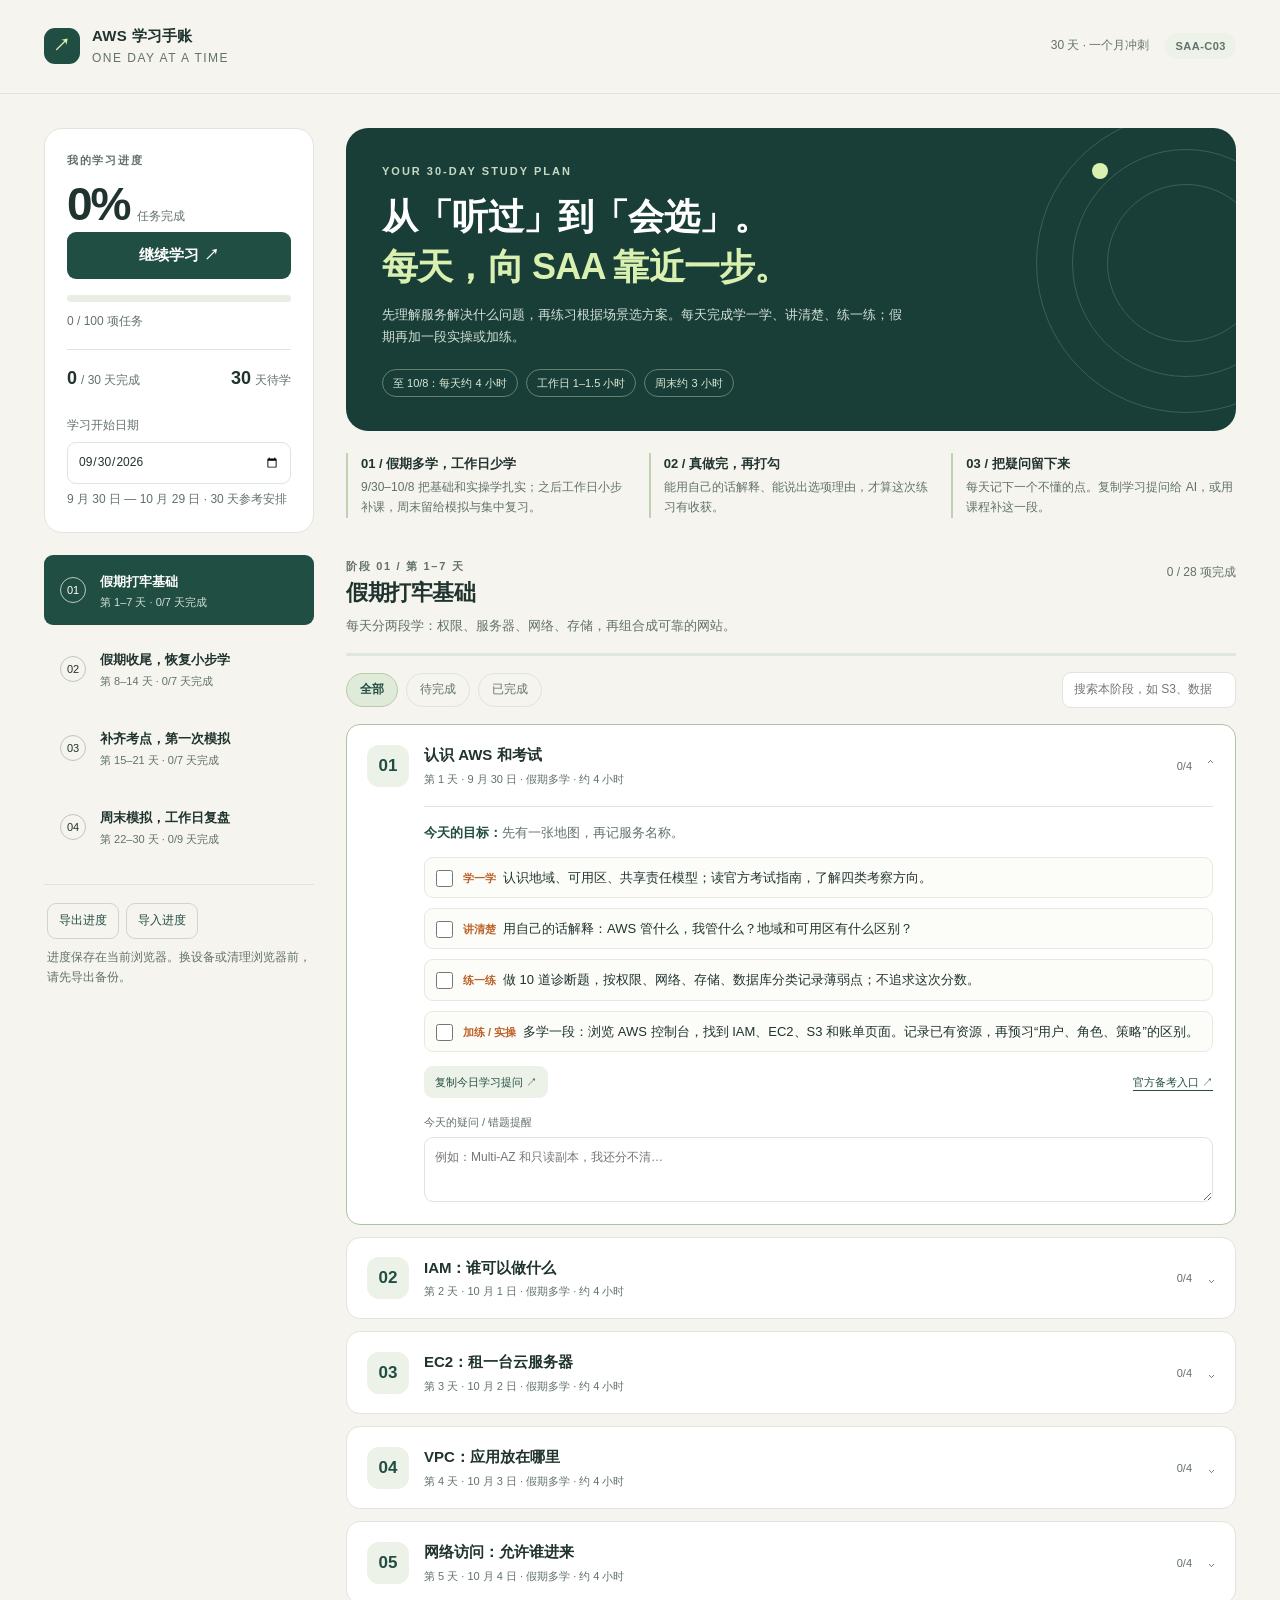
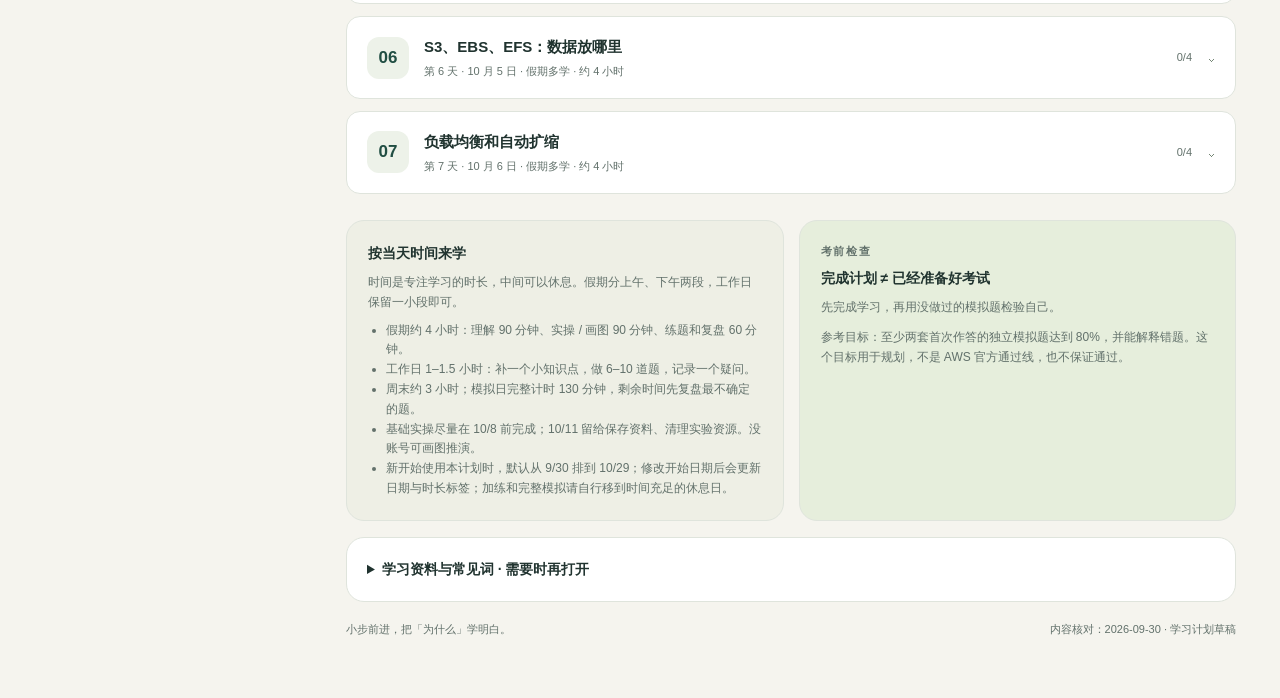
==== commit 3945befa: "Adjust study plan for holiday and weekday availability" ====
--- a/index.html
+++ b/index.html
@@ -26,7 +26,7 @@
   <div class="side-card">
    <div class="side-top"><div><div class="eyebrow">我的学习进度</div><div class="progress-number"><strong id="total-percent">0%</strong><span>任务完成</span></div></div><button class="primary full" id="continue">继续学习 ↗</button></div>
    <div class="track" role="progressbar" aria-label="全部任务完成度" aria-valuemin="0" aria-valuemax="100" aria-valuenow="0" id="overall-track"><span style="width:0%"></span></div>
-   <div class="small" id="total-tasks">0 / 90 项任务</div>
+   <div class="small" id="total-tasks">正在载入任务…</div>
    <div class="stats"><span><strong id="completed-days">0</strong>/ 30 天完成</span><span><strong id="remaining-days">30</strong>天待学</span></div>
    <label class="date-setting">学习开始日期<input type="date" id="start-date" min="2020-01-01" max="2100-12-01"></label>
    <p class="small" id="date-range"></p>
@@ -44,11 +44,11 @@
    <div class="orbit" aria-hidden="true"></div><div class="orbit-dot" aria-hidden="true"></div>
    <div class="eyebrow">YOUR 30-DAY STUDY PLAN</div>
    <h1>从「听过」到「会选」。<br><em>每天，向 SAA 靠近一步。</em></h1>
-   <p>先理解服务解决什么问题，再练习根据场景选方案。每天完成三件小事：学一学、讲清楚、练一练。</p>
-   <div class="hero-tags"><span>每天约 2–3 小时</span><span>AI 讲解 / 视频任选</span><span>每周回顾 · 三次模拟</span></div>
+   <p>先理解服务解决什么问题，再练习根据场景选方案。每天完成学一学、讲清楚、练一练；假期再加一段实操或加练。</p>
+   <div class="hero-tags"><span>至 10/8：每天约 4 小时</span><span>工作日 1–1.5 小时</span><span>周末约 3 小时</span></div>
   </section>
   <div class="intro">
-   <div class="intro-item"><strong>01 / 按自己的基础调整</strong><p>熟悉的内容快速复习；不懂的先补课。日期是参考，任务可随时补做。</p></div>
+   <div class="intro-item"><strong>01 / 假期多学，工作日少学</strong><p>9/30–10/8 把基础和实操学扎实；之后工作日小步补课，周末留给模拟与集中复习。</p></div>
    <div class="intro-item"><strong>02 / 真做完，再打勾</strong><p>能用自己的话解释、能说出选项理由，才算这次练习有收获。</p></div>
    <div class="intro-item"><strong>03 / 把疑问留下来</strong><p>每天记下一个不懂的点。复制学习提问给 AI，或用课程补这一段。</p></div>
   </div>
@@ -59,7 +59,7 @@
    <div class="days" id="days"></div>
   </section>
   <div class="bottom-grid">
-   <section class="guide-card"><h3>每天怎么学？</h3><p>参考节奏：讲解 60 分钟 → 自己解释 20 分钟 → 练题 / 画图 30 分钟 → 复盘 10 分钟。模拟日单独留出约 3 小时。</p><ul><li>AI 或视频都可以主讲，关键细节用官方资料核对。</li><li>错题写三句话：题目要什么、为什么选它、其他选项差在哪。</li><li>实操前看费用；结束后删除实验资源。暂时没账号可以先画图推演。</li></ul></section>
+   <section class="guide-card"><h3>按当天时间来学</h3><p>时间是专注学习的时长，中间可以休息。假期分上午、下午两段，工作日保留一小段即可。</p><ul><li>假期约 4 小时：理解 90 分钟、实操 / 画图 90 分钟、练题和复盘 60 分钟。</li><li>工作日 1–1.5 小时：补一个小知识点，做 6–10 道题，记录一个疑问。</li><li>周末约 3 小时；模拟日完整计时 130 分钟，剩余时间先复盘最不确定的题。</li><li>基础实操尽量在 10/8 前完成；10/11 留给保存资料、清理实验资源。没账号可画图推演。</li><li>新开始使用本计划时，默认从 9/30 排到 10/29；修改开始日期后会更新日期与时长标签；加练和完整模拟请自行移到时间充足的休息日。</li></ul></section>
    <section class="guide-card readiness"><div class="eyebrow">考前检查</div><h3 style="margin-top:7px">完成计划 ≠ 已经准备好考试</h3><p id="readiness-text">先完成学习，再用没做过的模拟题检验自己。</p><p style="margin-top:10px">参考目标：至少两套首次作答的独立模拟题达到 80%，并能解释错题。这个目标用于规划，不是 AWS 官方通过线，也不保证通过。</p></section>
   </div>
   <details class="resource-box"><summary>学习资料与常见词 · 需要时再打开</summary>
@@ -77,6 +77,7 @@
     <div><strong>RTO / RPO · 恢复目标</strong>RTO：最多能停多久。RPO：最多能丢失多长时间的数据。选灾备方案前，先问清这两个要求。</div>
    </div>
    <p>考试范围：安全 30% · 弹性 26% · 高性能 24% · 成本优化 20%。计划按主题学习，四类要求会交叉出现。以报考时的官方指南为准。</p>
+   <p style="margin-top:10px">作息按你的安排：9/30–10/8 都可多学；之后周末多学、工作日少学。10/10 按调休工作日安排。<a href="https://www.gov.cn/zhengce/zhengceku/202511/content_7047091.htm" target="_blank" rel="noopener noreferrer">2026 年官方调休安排 ↗</a>。若当天临时有事，任务可顺延；完整模拟需要单独留出 3 小时。</p>
   </details>
   <footer><span>小步前进，把「为什么」学明白。</span><span>内容核对：2026-09-30 · 学习计划草稿</span></footer>
  </main>
@@ -87,13 +88,13 @@
 <script>
 'use strict';
 const weeks = [
- {name:'打好基础',range:'第 1–7 天',description:'认识 AWS，搞懂权限、服务器、网络和存储。',goal:'能画出一个简单网站的基本结构。'},
- {name:'把服务组合起来',range:'第 8–14 天',description:'让应用更可靠：分流、扩容、数据库、缓存和消息队列。',goal:'能解释为什么单台服务器不够，以及该怎么改。'},
- {name:'补齐考点，练场景题',range:'第 15–21 天',description:'补安全、容器、数据迁移和灾备，再练习根据要求选方案。',goal:'每道题都能说出需求、理由和取舍。'},
- {name:'模拟考试与收尾',range:'第 22–30 天',description:'三次限时模拟，穿插专项复习，最后检查是否适合赴考。',goal:'用陌生题验证水平，不用重复题的记忆判断准备程度。'}
+ {name:'假期打牢基础',range:'第 1–7 天',description:'每天分两段学：权限、服务器、网络、存储，再组合成可靠的网站。',goal:'基础实操尽量趁假期完成。'},
+ {name:'假期收尾，恢复小步学',range:'第 8–14 天',description:'假期最后两天学数据库和 Lambda；工作日减量，周日整理实操与笔记。',goal:'把新学到的服务连成简单架构。'},
+ {name:'补齐考点，第一次模拟',range:'第 15–21 天',description:'工作日学安全、灾备和成本；周六完整模拟，周日学迁移，随后按错题补课。',goal:'用第一套陌生题找到真实弱项。'},
+ {name:'周末模拟，工作日复盘',range:'第 22–30 天',description:'周末做两次完整模拟；工作日补弱项、整理笔记，最后确认考试安排。',goal:'根据模拟表现决定是否适合赴考。'}
 ];
-// 每天三项任务：学习 → 自己解释 → 应用。内容可通过 AI、视频或官方文档学习。
-const plan = [
+// 每天三项基础任务；假期与实操收尾日增加一项练习。内容可通过 AI、视频或官方文档学习。
+const topics = [
  ['认识 AWS 和考试','AWS 基础','先有一张地图，再记服务名称。',
   '认识地域、可用区、共享责任模型；读官方考试指南，了解四类考察方向。',
   '用自己的话解释：AWS 管什么，我管什么？地域和可用区有什么区别？',
@@ -214,18 +215,56 @@
   '轻读一页笔记和常错服务对比，复述三个最容易混淆的概念。',
   '确认考试安排和证件，准备好路线或线上环境；保留足够睡眠。',
   '若尚未准备好，写下下一阶段的两个学习目标；已赴考则待收到正式结果后再记录，不把计划完成当作通过。']
-].map((row,i)=>({id:i+1,week:i<7?0:i<14?1:i<21?2:3,title:row[0],tag:row[1],goal:row[2],tasks:row.slice(3),mock:[22,26,28].includes(i+1),time:[22,26,28].includes(i+1)?'约 3 小时':i+1===30?'约 1 小时':'约 2–3 小时'}));
+].map((row,i)=>({id:i+1,title:row[0],tag:row[1],goal:row[2],tasks:row.slice(3),mock:[22,26,28].includes(i+1)}));
+// id 是原版主题编号：重排日期时，已有勾选、笔记和成绩仍对应同一个主题。
+const scheduleOrder=[1,2,3,4,5,6,8,9,12,10,7,11,13,14,15,18,19,22,17,23,24,16,20,21,26,28,27,25,29,30];
+const extraPractice={
+ 1:'多学一段：浏览 AWS 控制台，找到 IAM、EC2、S3 和账单页面。记录已有资源，再预习“用户、角色、策略”的区别。',
+ 2:'实操 / 画图：查看 IAM 角色的信任关系和权限策略，理解“谁能使用这个角色”与“角色能做什么”；练习解释 EC2 如何获得访问 S3 的权限。',
+ 3:'实操 / 画图：选一台适合小实验的 EC2，确认预计费用后体验启动、停止、终止；观察 EBS 的保留选项，结束后清理本次实验的磁盘与地址。',
+ 4:'实操 / 画图：在控制台查看子网、路由表和安全组，画出一条完整网络路径；先用图理解 NAT，不必创建 NAT Gateway。',
+ 5:'多练一段：给“公网网站、私有数据库、公司访问 AWS”各画一张图，再练 10 道新题；每条路由和访问规则都说清用途。',
+ 6:'实操 / 画图：用私有 S3 桶上传两个小文件，体验版本控制，再比较 EBS / EFS；结束后清理本次实验桶内的文件和历史版本。',
+ 8:'多练一段：把前面的网站改成两台服务器、跨可用区、前置 ALB，并说明扩缩容规则；先画图推演，有余力再确认费用后验证。',
+ 9:'多学一段：观察 RDS 配置页，比较 Multi-AZ、只读副本和备份，不必提交创建；再用三个业务场景选择方案并解释理由。',
+ 12:'实操 / 画图：运行一个简单 Lambda 测试事件，查看执行结果和日志；认识 SQS 如何接收任务。结束后清理本次实验的函数及相关实验日志。',
+ 11:'周日收尾：保存实验截图和笔记，确认哪些资源属于本次实验并清理；已有业务资源先确认用途。按账号页面标注的 10/12 到期日，尽量在 10/11 完成。'
+};
+const lighterPractice={
+ 10:'做 6 道数据库与缓存题，只整理 RDS / DynamoDB / ElastiCache 三者各适合什么情况。',
+ 7:'做 10 道核心混合题，记录答错和猜对的题；只补一个最不懂的知识点。',
+ 13:'为一个跨地区网站画 DNS 和内容缓存方案，做 6 道网络题；监控服务先记清用途。',
+ 14:'做 8 道混合题，按安全、弹性、性能或成本分类；把不懂的点列入后续补课。',
+ 15:'做 8 道安全题；优先讲清 KMS、证书和密码管理，其余安全服务先了解用途。',
+ 18:'比较两种灾备方案，做 8 道题；先根据 RTO / RPO 排除不满足要求的方案。',
+ 19:'做 8 道成本题，每题先写不可牺牲的要求，再比较购买方式、存储与传输费用。',
+ 23:'做 8 道这个主题的新题验证理解；记录两条最容易忘的结论。',
+ 24:'做 8 道第二个弱主题的新题；看同一种错误是否还在重复。',
+ 16:'做 6 道治理和计算题；各写一个多账号管理与容器部署的简单方案。',
+ 20:'做 10 道新场景题，先说需求和答案理由再看解析；猜对的题也复盘。',
+ 21:'做 10 道混合题，检查两项最弱主题；确认周末还有两套未做过的模拟题。',
+ 27:'每个问题各做 5 道新题验证；重点解决最近两次模拟仍不稳定的内容。',
+ 25:'用 40 分钟做 20 道新混合题，剩余时间核对理由；复习最常混淆的服务。'
+};
+const plan=scheduleOrder.map((id,i)=>{const topic=topics.find(t=>t.id===id),tasks=[...topic.tasks];if(lighterPractice[id])tasks[2]=lighterPractice[id];if(extraPractice[id])tasks.push(extraPractice[id]);return {...topic,day:i+1,week:i<7?0:i<14?1:i<21?2:3,tasks};});
+const dayByTopic=id=>plan.find(d=>d.id===id).day;
+for(const d of plan){d.tasks=d.tasks.map(t=>t.replace(/第 (7|22|26) 天/g,(_,id)=>`第 ${dayByTopic(Number(id))} 天`));}
+plan.find(d=>d.id===8).tasks[2]='把前面画的网站改成多可用区架构，练 10 道扩缩容题；有账号可在确认费用后选择是否验证并清理。';
+plan.find(d=>d.id===14).tasks[0]='快速回顾假期以来的核心服务，优先整理数据库、缓存、Lambda、队列和 DNS 的区别。';
+plan.find(d=>d.id===16).tasks[0]='先理解 Organizations / SCP 的权限边界，以及 ECS / EKS / Fargate 的用途；Identity Center、Control Tower、CloudFormation 先了解分别解决什么问题。';
+plan.find(d=>d.id===27).tasks[0]='选最近两次模拟中仍不稳定的两个问题，核对相关服务的关键条件、限制与配置。';
+const TOTAL_TASKS=plan.reduce((n,d)=>n+d.tasks.length,0);
 const STORAGE_KEY='aws-saa-study-plan-v1';
 const $=id=>document.getElementById(id);
-const labels=['学一学','讲清楚','练一练'];
+const labels=['学一学','讲清楚','练一练','加练 / 实操'];
 const docBase='https://docs.aws.amazon.com/aws-certification/latest/solutions-architect-associate-03/';
 function taipeiToday(){const parts=new Intl.DateTimeFormat('en-CA',{timeZone:'Asia/Taipei',year:'numeric',month:'2-digit',day:'2-digit'}).formatToParts(new Date());const get=t=>parts.find(p=>p.type===t).value;return `${get('year')}-${get('month')}-${get('day')}`;}
 function dateOK(value){return typeof value==='string'&&/^\d{4}-\d{2}-\d{2}$/.test(value)&&value>='2020-01-01'&&value<='2100-12-01'&&new Date(value+'T00:00:00Z').toISOString().slice(0,10)===value;}
-function initialState(){return {version:1,startDate:taipeiToday(),tasks:{},notes:{},scores:{}};}
+function initialState(){return {version:1,startDate:'2026-09-30',tasks:{},notes:{},scores:{}};}
 function validateState(data){
  if(!data||data.version!==1||!dateOK(data.startDate)||typeof data.tasks!=='object'||!data.tasks||Array.isArray(data.tasks)||typeof data.notes!=='object'||!data.notes||Array.isArray(data.notes)||typeof data.scores!=='object'||!data.scores||Array.isArray(data.scores))throw new Error('这不是有效的学习进度备份。');
  const result=initialState();result.startDate=data.startDate;
- for(const d of plan){for(let i=0;i<3;i++){const key=`${d.id}-${i}`;if(Object.hasOwn(data.tasks,key)){if(typeof data.tasks[key]!=='boolean')throw new Error('任务数据格式不正确。');result.tasks[key]=data.tasks[key];}}
+ for(const d of plan){for(let i=0;i<d.tasks.length;i++){const key=`${d.id}-${i}`;if(Object.hasOwn(data.tasks,key)){if(typeof data.tasks[key]!=='boolean')throw new Error('任务数据格式不正确。');result.tasks[key]=data.tasks[key];}}
   if(Object.hasOwn(data.notes,d.id)){if(typeof data.notes[d.id]!=='string'||data.notes[d.id].length>3000)throw new Error('笔记格式不正确或超过长度限制。');result.notes[d.id]=data.notes[d.id];}
   if(d.mock&&Object.hasOwn(data.scores,d.id)){const s=data.scores[d.id];if(!s||typeof s.fresh!=='boolean'||!(s.correct===null||(Number.isInteger(s.correct)&&s.correct>=0&&s.correct<=65)))throw new Error('模拟题成绩格式不正确。');result.scores[d.id]={correct:s.correct,fresh:s.fresh};}
  }return result;
@@ -234,24 +273,25 @@
 try{const saved=localStorage.getItem(STORAGE_KEY);if(saved)state=validateState(JSON.parse(saved));}catch(error){loadWarning='无法读取已保存的进度。可导入备份；旧数据在下一次保存前不会被主动删除。';if(error.name==='SecurityError')storageAvailable=false;}
 let selectedWeek=0,filter='all',query='',openDays=new Set(),toastTimer;
 function doneCount(d){return d.tasks.filter((_,i)=>state.tasks[`${d.id}-${i}`]===true).length;}
-function finished(d){return doneCount(d)===3;}
+function finished(d){return doneCount(d)===d.tasks.length;}
 const firstPending=plan.find(d=>!finished(d));selectedWeek=firstPending?firstPending.week:3;if(firstPending)openDays.add(firstPending.id);
 function notify(message){$('toast').textContent=message;$('toast').hidden=false;clearTimeout(toastTimer);toastTimer=setTimeout(()=>$('toast').hidden=true,4000);}
 function save(){try{localStorage.setItem(STORAGE_KEY,JSON.stringify(state));storageAvailable=true;$('storage-warning').hidden=true;$('save-status').textContent='已自动保存。进度保存在当前浏览器，换设备前请导出备份。';}catch(error){storageAvailable=false;$('storage-warning').hidden=false;$('save-status').textContent='当前无法自动保存，请导出备份。';}}
 function dateFor(day){const date=new Date(state.startDate+'T00:00:00Z');date.setUTCDate(date.getUTCDate()+day-1);return date.toISOString().slice(0,10);}
 function shortDate(day){const parts=dateFor(day).split('-');return `${Number(parts[1])} 月 ${Number(parts[2])} 日`;}
+function dailyLoad(d){const date=dateFor(d.day),weekday=new Date(date+'T00:00:00Z').getUTCDay();if(d.mock)return {name:'完整模拟',time:'约 3 小时'};if(d.id===30)return {name:'轻复习',time:'约 1 小时'};if(date>='2026-09-30'&&date<='2026-10-08')return {name:'假期多学',time:'约 4 小时'};if(date!=='2026-10-10'&&(weekday===0||weekday===6))return {name:'周末集中学',time:'约 3 小时'};return {name:date==='2026-10-10'?'调休工作日':'工作日少量学',time:'约 1–1.5 小时'};}
 function elem(tag,className,text){const e=document.createElement(tag);if(className)e.className=className;if(text!==undefined)e.textContent=text;return e;}
 function updateProgress(){
- const count=plan.reduce((n,d)=>n+doneCount(d),0),days=plan.filter(finished).length,percent=Math.round(count/90*100);
- $('total-percent').textContent=percent+'%';$('total-tasks').textContent=`${count} / 90 项任务`;$('completed-days').textContent=days;$('remaining-days').textContent=30-days;
+ const count=plan.reduce((n,d)=>n+doneCount(d),0),days=plan.filter(finished).length,percent=Math.round(count/TOTAL_TASKS*100);
+ $('total-percent').textContent=percent+'%';$('total-tasks').textContent=`${count} / ${TOTAL_TASKS} 项任务`;$('completed-days').textContent=days;$('remaining-days').textContent=30-days;
  $('overall-track').setAttribute('aria-valuenow',percent);$('overall-track').firstElementChild.style.width=percent+'%';$('start-date').value=state.startDate;$('date-range').textContent=`${shortDate(1)} — ${shortDate(30)} · 30 天参考安排`;
  $('continue').textContent=days===30?'回顾学习 ↗':'继续学习 ↗';
- const subset=plan.filter(d=>d.week===selectedWeek),weekCount=subset.reduce((n,d)=>n+doneCount(d),0);
- $('week-count').textContent=`${weekCount} / ${subset.length*3} 项完成`;$('week-bar').style.width=(weekCount/(subset.length*3)*100)+'%';
+ const subset=plan.filter(d=>d.week===selectedWeek),weekCount=subset.reduce((n,d)=>n+doneCount(d),0),weekTotal=subset.reduce((n,d)=>n+d.tasks.length,0);
+ $('week-count').textContent=`${weekCount} / ${weekTotal} 项完成`;$('week-bar').style.width=(weekCount/weekTotal*100)+'%';
  document.querySelectorAll('[data-week]').forEach(b=>{const w=Number(b.dataset.week),group=plan.filter(d=>d.week===w);b.querySelector('.small').textContent=`${weeks[w].range} · ${group.filter(finished).length}/${group.length} 天完成`;});
  const recorded=plan.filter(d=>d.mock&&state.scores[d.id]?.correct!==null&&state.scores[d.id]?.correct!==undefined);
  const qualifies=recorded.filter(d=>state.scores[d.id].fresh&&state.scores[d.id].correct>=52);
- const scoreText=recorded.map(d=>`第 ${d.id} 天 ${Math.round(state.scores[d.id].correct/65*100)}%`).join(' · ');
+ const scoreText=recorded.map(d=>`${shortDate(d.day)} ${Math.round(state.scores[d.id].correct/65*100)}%`).join(' · ');
  $('readiness-text').textContent=!recorded.length?'先完成学习，再用没做过的模拟题检验自己。':`${scoreText}。${qualifies.length>=2?'已有两套首次作答达到参考目标；还要检查错题能否解释、作答是否独立且按时完成。':'继续补弱项，再用新题验证；参考目标只统计勾选“首次作答”的成绩。'}`;
 }
 function renderNav(){
@@ -262,22 +302,22 @@
 function createDay(d){
  const card=elem('details','day'+(finished(d)?' complete':''));card.id='day-'+d.id;card.open=openDays.has(d.id);
  card.addEventListener('toggle',()=>{if(card.open)openDays.add(d.id);else openDays.delete(d.id);});
- const summary=elem('summary');summary.append(elem('span','day-marker',finished(d)?'✓':String(d.id).padStart(2,'0')));
- const head=elem('div','day-main');head.append(elem('div','day-title',d.title),elem('div','day-meta',`第 ${d.id} 天 · ${shortDate(d.id)} · ${d.time} · ${d.tag}`));summary.append(head);
- const right=elem('div','day-right');right.append(elem('span','day-count',`${doneCount(d)}/3`),elem('span','arrow','⌄'));summary.append(right);card.append(summary);
+ const summary=elem('summary');summary.append(elem('span','day-marker',finished(d)?'✓':String(d.day).padStart(2,'0')));
+ const load=dailyLoad(d),head=elem('div','day-main');head.append(elem('div','day-title',d.title),elem('div','day-meta',`第 ${d.day} 天 · ${shortDate(d.day)} · ${load.name} · ${load.time}`));summary.append(head);
+ const right=elem('div','day-right');right.append(elem('span','day-count',`${doneCount(d)}/${d.tasks.length}`),elem('span','arrow','⌄'));summary.append(right);card.append(summary);
  const body=elem('div','day-body'),goal=elem('p','goal');goal.append(elem('strong','','今天的目标：'),document.createTextNode(d.goal));body.append(goal);
- const tasks=elem('div','tasks');d.tasks.forEach((task,i)=>{const label=elem('label','task'),check=elem('input');check.type='checkbox';check.checked=state.tasks[`${d.id}-${i}`]===true;check.dataset.task=`${d.id}-${i}`;check.setAttribute('aria-label',`第 ${d.id} 天 ${labels[i]}：${task}`);const content=elem('span');content.append(elem('b','',labels[i]),document.createTextNode(task));label.append(check,content);check.addEventListener('change',()=>{state.tasks[`${d.id}-${i}`]=check.checked;save();card.classList.toggle('complete',finished(d));card.querySelector('.day-marker').textContent=finished(d)?'✓':String(d.id).padStart(2,'0');card.querySelector('.day-count').textContent=`${doneCount(d)}/3`;updateProgress();if(filter!=='all')renderDays();});tasks.append(label);});body.append(tasks);
+ const tasks=elem('div','tasks');d.tasks.forEach((task,i)=>{const label=elem('label','task'),check=elem('input');check.type='checkbox';check.checked=state.tasks[`${d.id}-${i}`]===true;check.dataset.task=`${d.id}-${i}`;check.setAttribute('aria-label',`第 ${d.day} 天 ${labels[i]}：${task}`);const content=elem('span');content.append(elem('b','',labels[i]),document.createTextNode(task));label.append(check,content);check.addEventListener('change',()=>{state.tasks[`${d.id}-${i}`]=check.checked;save();card.classList.toggle('complete',finished(d));card.querySelector('.day-marker').textContent=finished(d)?'✓':String(d.day).padStart(2,'0');card.querySelector('.day-count').textContent=`${doneCount(d)}/${d.tasks.length}`;updateProgress();if(filter!=='all')renderDays();});tasks.append(label);});body.append(tasks);
  const tools=elem('div','tools'),copy=elem('button','copy','复制今日学习提问 ↗');copy.addEventListener('click',()=>showPrompt(d));const link=elem('a','',d.id===1||d.id>=21?'官方备考入口 ↗':'相关考试要求 ↗');link.href=d.id===1||d.id>=21?'https://aws.amazon.com/certification/certified-solutions-architect-associate/':scopeLink(d);link.target='_blank';link.rel='noopener noreferrer';tools.append(copy,link);body.append(tools);
- if(d.mock){const mock=elem('div','mock'),line=elem('label','','模拟成绩：答对 '),score=elem('input');score.type='number';score.min='0';score.max='65';score.step='1';score.inputMode='numeric';score.setAttribute('aria-label',`第 ${d.id} 天模拟考试答对题数`);score.value=state.scores[d.id]?.correct??'';const result=elem('span','score-result');function updateScoreLabel(){const n=state.scores[d.id]?.correct;result.textContent=n===null||n===undefined?'未记录':Math.round(n/65*100)+'%';}updateScoreLabel();line.append(score,document.createTextNode(' / 65 题'),result);mock.append(line);const fresh=elem('label','fresh'),flag=elem('input');flag.type='checkbox';flag.checked=state.scores[d.id]?.fresh??false;fresh.append(flag,document.createTextNode(' 这套题是首次作答，已按 130 分钟独立完成'));mock.append(fresh);score.addEventListener('change',()=>{const n=score.value===''?null:Number(score.value);if(n!==null&&(!Number.isInteger(n)||n<0||n>65)){notify('请输入 0–65 之间的整数。');score.value=state.scores[d.id]?.correct??'';return;}state.scores[d.id]={correct:n,fresh:flag.checked};save();updateScoreLabel();updateProgress();});flag.addEventListener('change',()=>{const old=state.scores[d.id]?.correct??null;state.scores[d.id]={correct:old,fresh:flag.checked};save();updateProgress();});body.append(mock);}
+ if(d.mock){const mock=elem('div','mock'),line=elem('label','','模拟成绩：答对 '),score=elem('input');score.type='number';score.min='0';score.max='65';score.step='1';score.inputMode='numeric';score.setAttribute('aria-label',`第 ${d.day} 天模拟考试答对题数`);score.value=state.scores[d.id]?.correct??'';const result=elem('span','score-result');function updateScoreLabel(){const n=state.scores[d.id]?.correct;result.textContent=n===null||n===undefined?'未记录':Math.round(n/65*100)+'%';}updateScoreLabel();line.append(score,document.createTextNode(' / 65 题'),result);mock.append(line);const fresh=elem('label','fresh'),flag=elem('input');flag.type='checkbox';flag.checked=state.scores[d.id]?.fresh??false;fresh.append(flag,document.createTextNode(' 这套题是首次作答，已按 130 分钟独立完成'));mock.append(fresh);score.addEventListener('change',()=>{const n=score.value===''?null:Number(score.value);if(n!==null&&(!Number.isInteger(n)||n<0||n>65)){notify('请输入 0–65 之间的整数。');score.value=state.scores[d.id]?.correct??'';return;}state.scores[d.id]={correct:n,fresh:flag.checked};save();updateScoreLabel();updateProgress();});flag.addEventListener('change',()=>{const old=state.scores[d.id]?.correct??null;state.scores[d.id]={correct:old,fresh:flag.checked};save();updateProgress();});body.append(mock);}
  const noteLabel=elem('label','notes-label','今天的疑问 / 错题提醒'),note=elem('textarea','note');note.rows=2;note.maxLength=3000;note.placeholder='例如：Multi-AZ 和只读副本，我还分不清…';note.value=state.notes[d.id]??'';note.id=`note-${d.id}`;noteLabel.htmlFor=note.id;note.addEventListener('input',()=>{state.notes[d.id]=note.value;save();});body.append(noteLabel,note);card.append(body);return card;
 }
 function renderDays(){
  const w=weeks[selectedWeek];$('week-kicker').textContent=`阶段 ${String(selectedWeek+1).padStart(2,'0')} / ${w.range}`;$('week-title').textContent=w.name;$('week-description').textContent=w.description;
  document.querySelectorAll('[data-filter]').forEach(b=>b.setAttribute('aria-pressed',String(b.dataset.filter===filter)));
  const visible=plan.filter(d=>d.week===selectedWeek&&(filter==='all'||(filter==='complete'?finished(d):!finished(d)))&&[d.title,d.tag,d.goal,...d.tasks].join(' ').toLowerCase().includes(query.toLowerCase()));
- $('days').replaceChildren(...visible.map(createDay));if(!visible.length)$('days').append(elem('div','empty',query?'这个阶段没有匹配的主题。试试其他关键词或切换阶段。':filter==='pending'?'本阶段的任务都完成了。可以切换下一阶段，或回看笔记。':'本阶段还没有完成的学习日。每天三项任务都勾选后会出现在这里。'));
-}
-function promptFor(d){return `我正在准备 AWS SAA-C03，今天是第 ${d.id} 天，主题是“${d.title}”。请用简单中文教我，先解释服务解决什么问题，再解释服务之间的区别。今天的目标：${d.goal}\n\n学习任务：\n${d.tasks.map((t,i)=>`${i+1}. ${t}`).join('\n')}\n\n请先问我两道基础问题，了解我的水平，然后按小节讲解。每小节让我用自己的话解释，确认理解后再继续。最后用新的场景题检验我，一次一题，等我回答和说明理由后再给解析；说明其他选项为什么不合适。涉及服务限制、功能和配置时，请核对并链接 AWS 官方文档，不确定的内容请明确指出。模拟考试日请帮我准备流程或复盘，我会使用独立模拟题检验成绩。`;}
+ $('days').replaceChildren(...visible.map(createDay));if(!visible.length)$('days').append(elem('div','empty',query?'这个阶段没有匹配的主题。试试其他关键词或切换阶段。':filter==='pending'?'本阶段的任务都完成了。可以切换下一阶段，或回看笔记。':'本阶段还没有完成的学习日。当天全部任务都勾选后会出现在这里。'));
+}
+function promptFor(d){return `我正在准备 AWS SAA-C03，今天是第 ${d.day} 天（${dateFor(d.day)}），可用时间${dailyLoad(d).time}，主题是“${d.title}”。请用简单中文教我，先解释服务解决什么问题，再解释服务之间的区别。今天的目标：${d.goal}\n\n学习任务：\n${d.tasks.map((t,i)=>`${i+1}. ${t}`).join('\n')}\n\n请先问我两道基础问题，了解我的水平，然后按小节讲解。请按今天的可用时间控制范围；工作日优先讲一个小知识点，不要一次塞入大量细节。每小节让我用自己的话解释，确认理解后再继续。最后用新的场景题检验我，一次一题，等我回答和说明理由后再给解析；说明其他选项为什么不合适。涉及服务限制、功能和配置时，请核对并链接 AWS 官方文档，不确定的内容请明确指出。模拟考试日请帮我准备流程或复盘，我会使用独立模拟题检验成绩。`;}
 async function copyText(value){try{await navigator.clipboard.writeText(value);notify('已复制，可以粘贴给 AI 开始学习。');return true;}catch(error){return false;}}
 async function showPrompt(d){const value=promptFor(d);if(await copyText(value))return;$('prompt-content').value=value;$('prompt-dialog').showModal();$('prompt-content').focus();$('prompt-content').select();}
 $('close-prompt').addEventListener('click',()=>$('prompt-dialog').close());$('copy-prompt').addEventListener('click',async()=>{if(await copyText($('prompt-content').value))$('prompt-dialog').close();else{$('prompt-content').focus();$('prompt-content').select();notify('请使用 ⌘C 或 Ctrl+C 复制选中的文字。');}});
